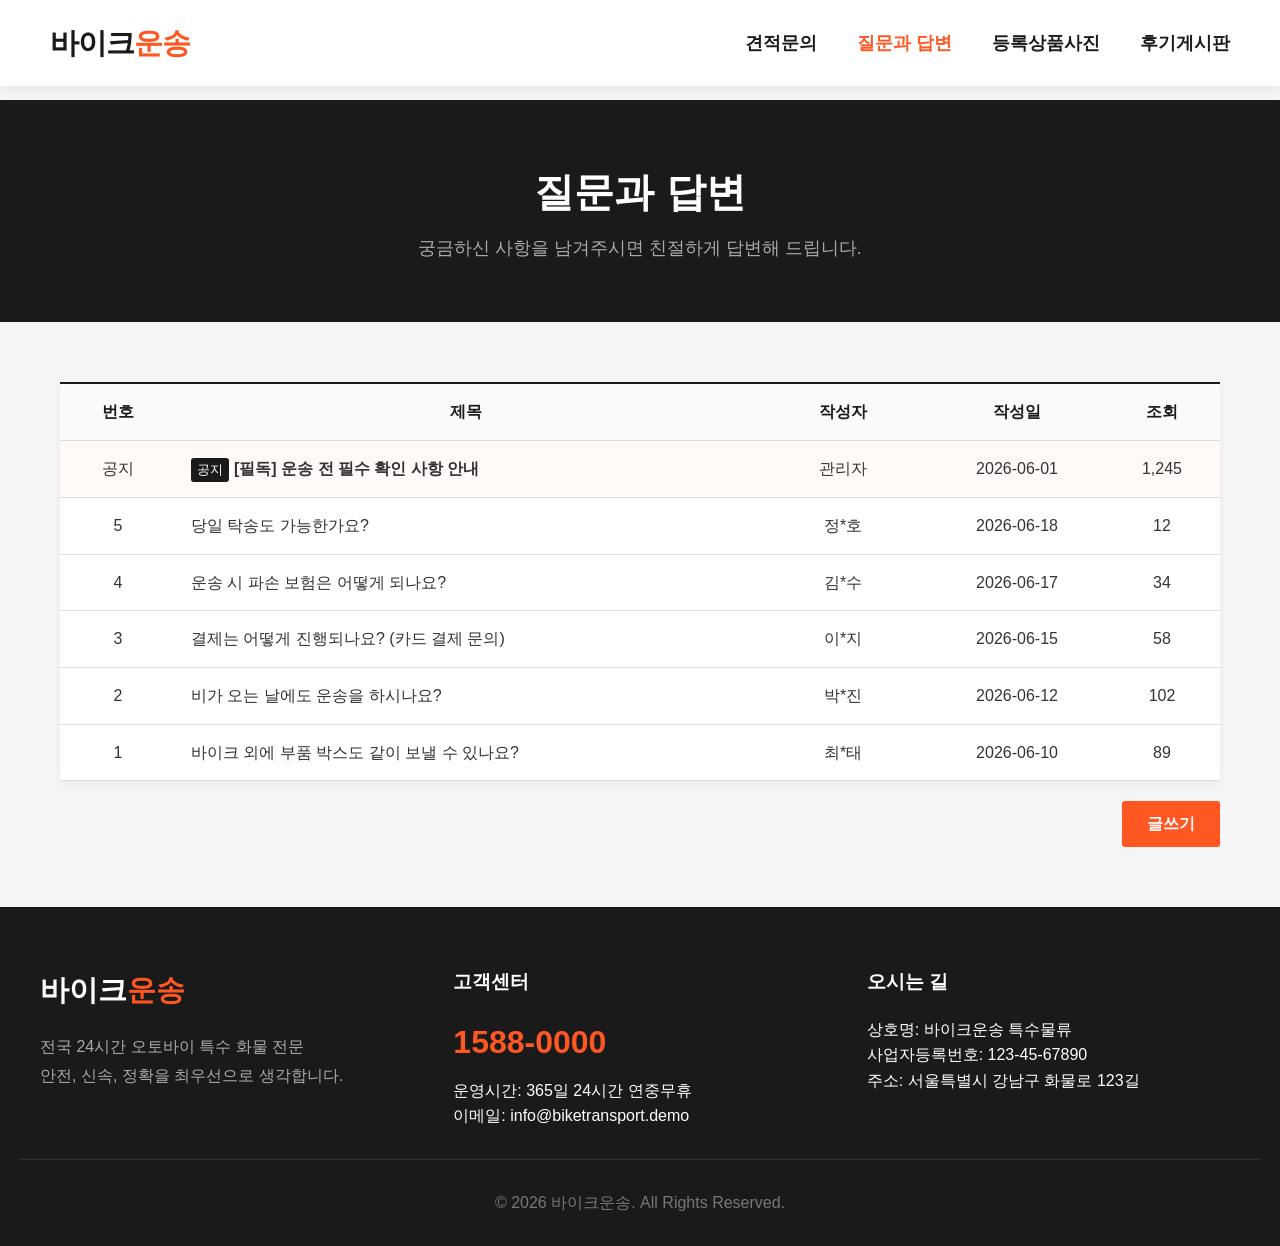
==== faq.html @ 3753afcc "Initial commit" ====
<!DOCTYPE html>
<html lang="ko">
<head>
    <meta charset="UTF-8">
    <meta name="viewport" content="width=device-width, initial-scale=1.0">
    <title>질문과 답변 - 바이크원</title>
    <link rel="stylesheet" href="style.css">
    <style>
        .notice-icon {
            display: inline-block;
            background: var(--primary-black);
            color: white;
            font-size: 0.8rem;
            padding: 2px 6px;
            border-radius: 3px;
            margin-right: 5px;
        }
    </style>
</head>
<body>

    <!-- Header -->
    <nav class="navbar">
        <div class="logo"><a href="index.html">바이크<span>운송</span></a></div>
        <div class="nav-links">
            <a href="quote.html">견적문의</a>
            <a href="faq.html" style="color: var(--primary-orange);">질문과 답변</a>
            <a href="gallery.html">등록상품사진</a>
            <a href="review.html">후기게시판</a>
        </div>
    </nav>

    <!-- Page Header -->
    <div class="page-container">
        <div class="page-header">
            <h1>질문과 답변</h1>
            <p>궁금하신 사항을 남겨주시면 친절하게 답변해 드립니다.</p>
        </div>

        <!-- Content -->
        <div class="content-area">
            <table class="board-table">
                <thead>
                    <tr>
                        <th width="10%">번호</th>
                        <th width="50%">제목</th>
                        <th width="15%">작성자</th>
                        <th width="15%">작성일</th>
                        <th width="10%">조회</th>
                    </tr>
                </thead>
                <tbody>
                    <tr style="background-color: #fff9f7;">
                        <td>공지</td>
                        <td class="title"><span class="notice-icon">공지</span><a href="#" style="font-weight: bold;">[필독] 운송 전 필수 확인 사항 안내</a></td>
                        <td>관리자</td>
                        <td>2026-06-01</td>
                        <td>1,245</td>
                    </tr>
                    <tr>
                        <td>5</td>
                        <td class="title"><a href="#">당일 탁송도 가능한가요?</a></td>
                        <td>정*호</td>
                        <td>2026-06-18</td>
                        <td>12</td>
                    </tr>
                    <tr>
                        <td>4</td>
                        <td class="title"><a href="#">운송 시 파손 보험은 어떻게 되나요?</a></td>
                        <td>김*수</td>
                        <td>2026-06-17</td>
                        <td>34</td>
                    </tr>
                    <tr>
                        <td>3</td>
                        <td class="title"><a href="#">결제는 어떻게 진행되나요? (카드 결제 문의)</a></td>
                        <td>이*지</td>
                        <td>2026-06-15</td>
                        <td>58</td>
                    </tr>
                    <tr>
                        <td>2</td>
                        <td class="title"><a href="#">비가 오는 날에도 운송을 하시나요?</a></td>
                        <td>박*진</td>
                        <td>2026-06-12</td>
                        <td>102</td>
                    </tr>
                    <tr>
                        <td>1</td>
                        <td class="title"><a href="#">바이크 외에 부품 박스도 같이 보낼 수 있나요?</a></td>
                        <td>최*태</td>
                        <td>2026-06-10</td>
                        <td>89</td>
                    </tr>
                </tbody>
            </table>
            <div class="board-controls">
                <a href="#" class="btn-primary">글쓰기</a>
            </div>
        </div>
    </div>

    <!-- Footer -->
    <footer class="footer">
        <div class="footer-grid">
            <div>
                <div class="footer-logo">바이크<span>운송</span></div>
                <p style="color:#aaa; margin-top:20px; line-height: 1.8;">
                    전국 24시간 오토바이 특수 화물 전문<br>
                    안전, 신속, 정확을 최우선으로 생각합니다.
                </p>
            </div>
            <div>
                <h3 style="margin-bottom: 20px; color: white;">고객센터</h3>
                <p style="font-size: 2rem; font-weight: 700; color: var(--primary-orange); margin-bottom: 10px;">1588-0000</p>
                <div class="footer-info">
                    <p>운영시간: 365일 24시간 연중무휴</p>
                    <p>이메일: info@biketransport.demo</p>
                </div>
            </div>
            <div>
                <h3 style="margin-bottom: 20px; color: white;">오시는 길</h3>
                <div class="footer-info">
                    <p>상호명: 바이크운송 특수물류</p>
                    <p>사업자등록번호: 123-45-67890</p>
                    <p>주소: 서울특별시 강남구 화물로 123길</p>
                </div>
            </div>
        </div>
        <div class="footer-bottom">
            &copy; 2026 바이크운송. All Rights Reserved.
        </div>
    </footer>

</body>
</html>
---- style.css ----
/* CSS reset & base */
* { box-sizing: border-box; margin: 0; padding: 0; }
body { font-family: 'Pretendard', 'Noto Sans KR', sans-serif; color: #333; line-height: 1.6; background-color: #f5f5f5; }
a { text-decoration: none; color: inherit; }
ul, li { list-style: none; }

/* Variables */
:root {
    --primary-black: #1a1a1a;
    --primary-orange: #FF5722;
    --bg-light: #ffffff;
    --text-gray: #777;
    --border-color: #ddd;
}

/* Header / Nav */
.navbar {
    position: fixed;
    top: 0; left: 0; right: 0;
    background: var(--bg-light);
    padding: 20px 50px;
    display: flex;
    justify-content: space-between;
    align-items: center;
    z-index: 1000;
    box-shadow: 0 2px 15px rgba(0,0,0,0.08);
}
.logo {
    font-size: 1.8rem;
    font-weight: 900;
    color: var(--primary-black);
    letter-spacing: -1px;
}
.logo span { color: var(--primary-orange); }
.nav-links {
    display: flex;
    gap: 40px;
}
.nav-links a {
    font-size: 1.1rem;
    font-weight: 600;
    color: var(--primary-black);
    transition: color 0.3s;
    position: relative;
}
.nav-links a:hover {
    color: var(--primary-orange);
}

/* Page Layout */
.page-container {
    padding-top: 100px;
    min-height: calc(100vh - 250px);
}
.page-header {
    background-color: var(--primary-black);
    color: white;
    padding: 60px 20px;
    text-align: center;
}
.page-header h1 {
    font-size: 2.5rem;
    margin-bottom: 10px;
}
.page-header p {
    color: #aaa;
    font-size: 1.1rem;
}
.content-area {
    max-width: 1200px;
    margin: 60px auto;
    padding: 0 20px;
}

/* Board (게시판) Styles */
.board-table {
    width: 100%;
    border-collapse: collapse;
    background: white;
    box-shadow: 0 2px 10px rgba(0,0,0,0.05);
}
.board-table th, .board-table td {
    padding: 15px;
    text-align: center;
    border-bottom: 1px solid var(--border-color);
}
.board-table th {
    background-color: #fafafa;
    font-weight: 700;
    color: var(--primary-black);
    border-top: 2px solid var(--primary-black);
}
.board-table td.title {
    text-align: left;
}
.board-table td.title a:hover {
    text-decoration: underline;
    color: var(--primary-orange);
}
.board-table tr:hover td {
    background-color: #fdfdfd;
}
.board-controls {
    display: flex;
    justify-content: flex-end;
    margin-top: 20px;
}
.btn-primary {
    background-color: var(--primary-orange);
    color: white;
    padding: 10px 25px;
    border-radius: 3px;
    font-weight: 600;
    display: inline-block;
    transition: background 0.3s;
}
.btn-primary:hover {
    background-color: #E64A19;
}

/* Footer */
.footer {
    background-color: var(--primary-black);
    color: white;
    padding: 60px 20px 30px;
}
.footer-grid {
    display: grid;
    grid-template-columns: repeat(auto-fit, minmax(250px, 1fr));
    gap: 40px;
    max-width: 1200px;
    margin: 0 auto;
}
.footer-logo {
    font-size: 1.8rem;
    font-weight: 900;
    margin-bottom: 15px;
}
.footer-logo span { color: var(--primary-orange); }
.footer-bottom {
    text-align: center;
    padding-top: 30px;
    margin-top: 30px;
    border-top: 1px solid rgba(255,255,255,0.1);
    color: #777;
}
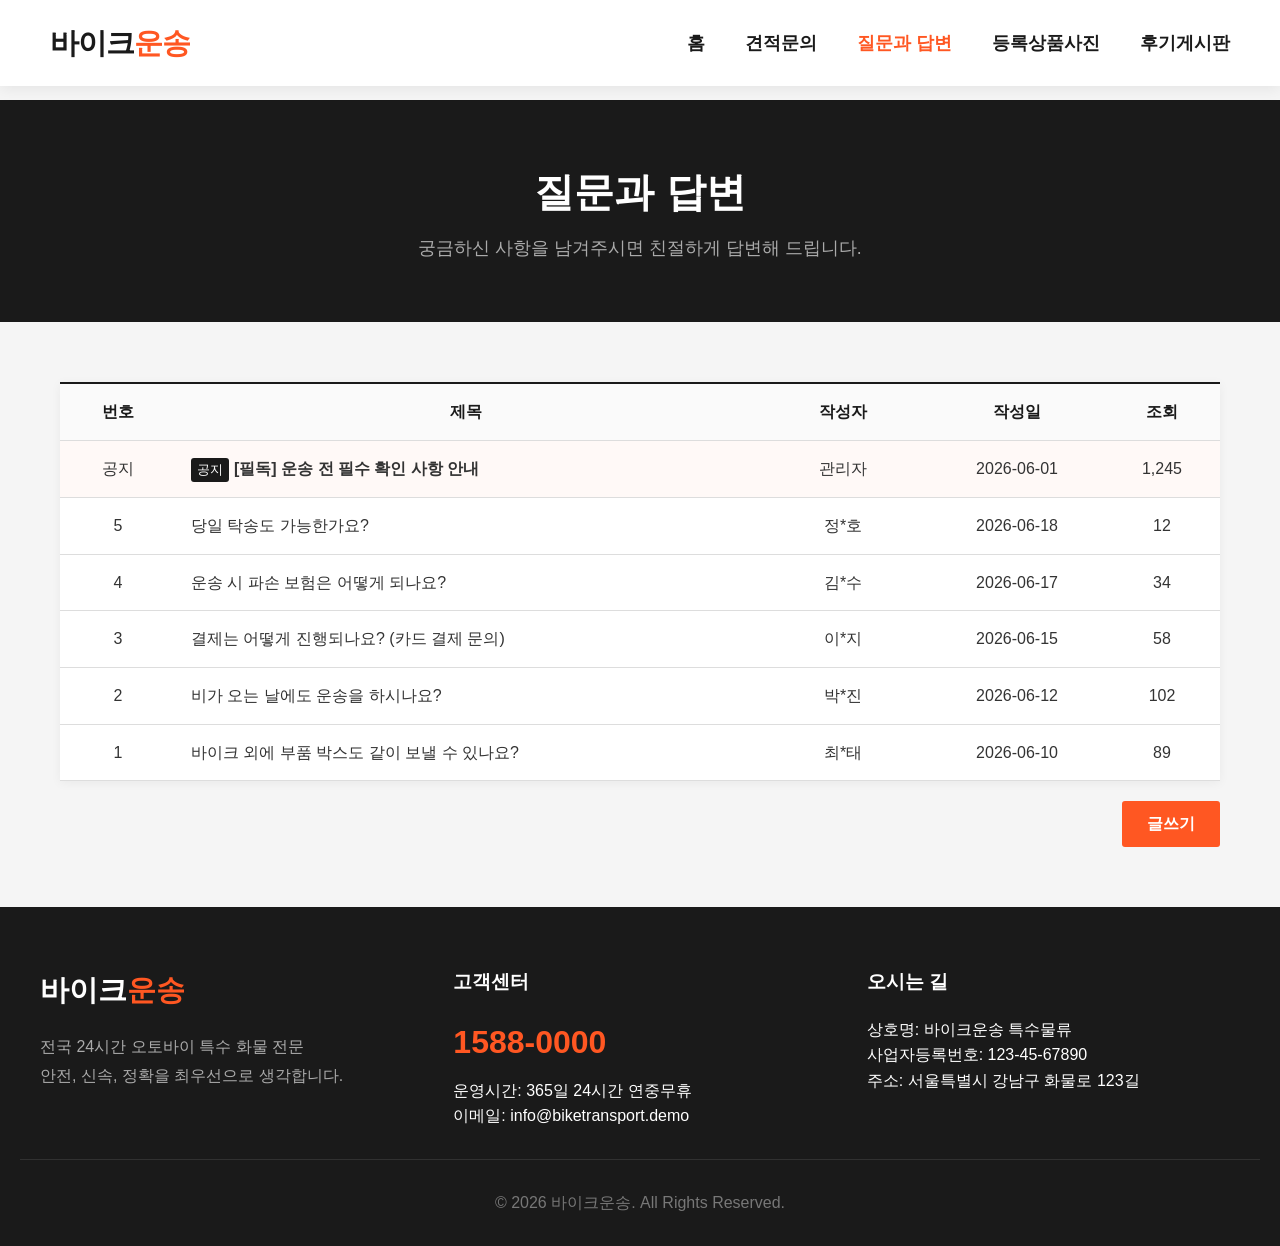
==== commit 0a71680c: "Update: Apply multi-page layout and add Home sections" ====
--- a/faq.html
+++ b/faq.html
@@ -23,6 +23,7 @@
     <nav class="navbar">
         <div class="logo"><a href="index.html">바이크<span>운송</span></a></div>
         <div class="nav-links">
+            <a href="index.html">홈</a>
             <a href="quote.html">견적문의</a>
             <a href="faq.html" style="color: var(--primary-orange);">질문과 답변</a>
             <a href="gallery.html">등록상품사진</a>
